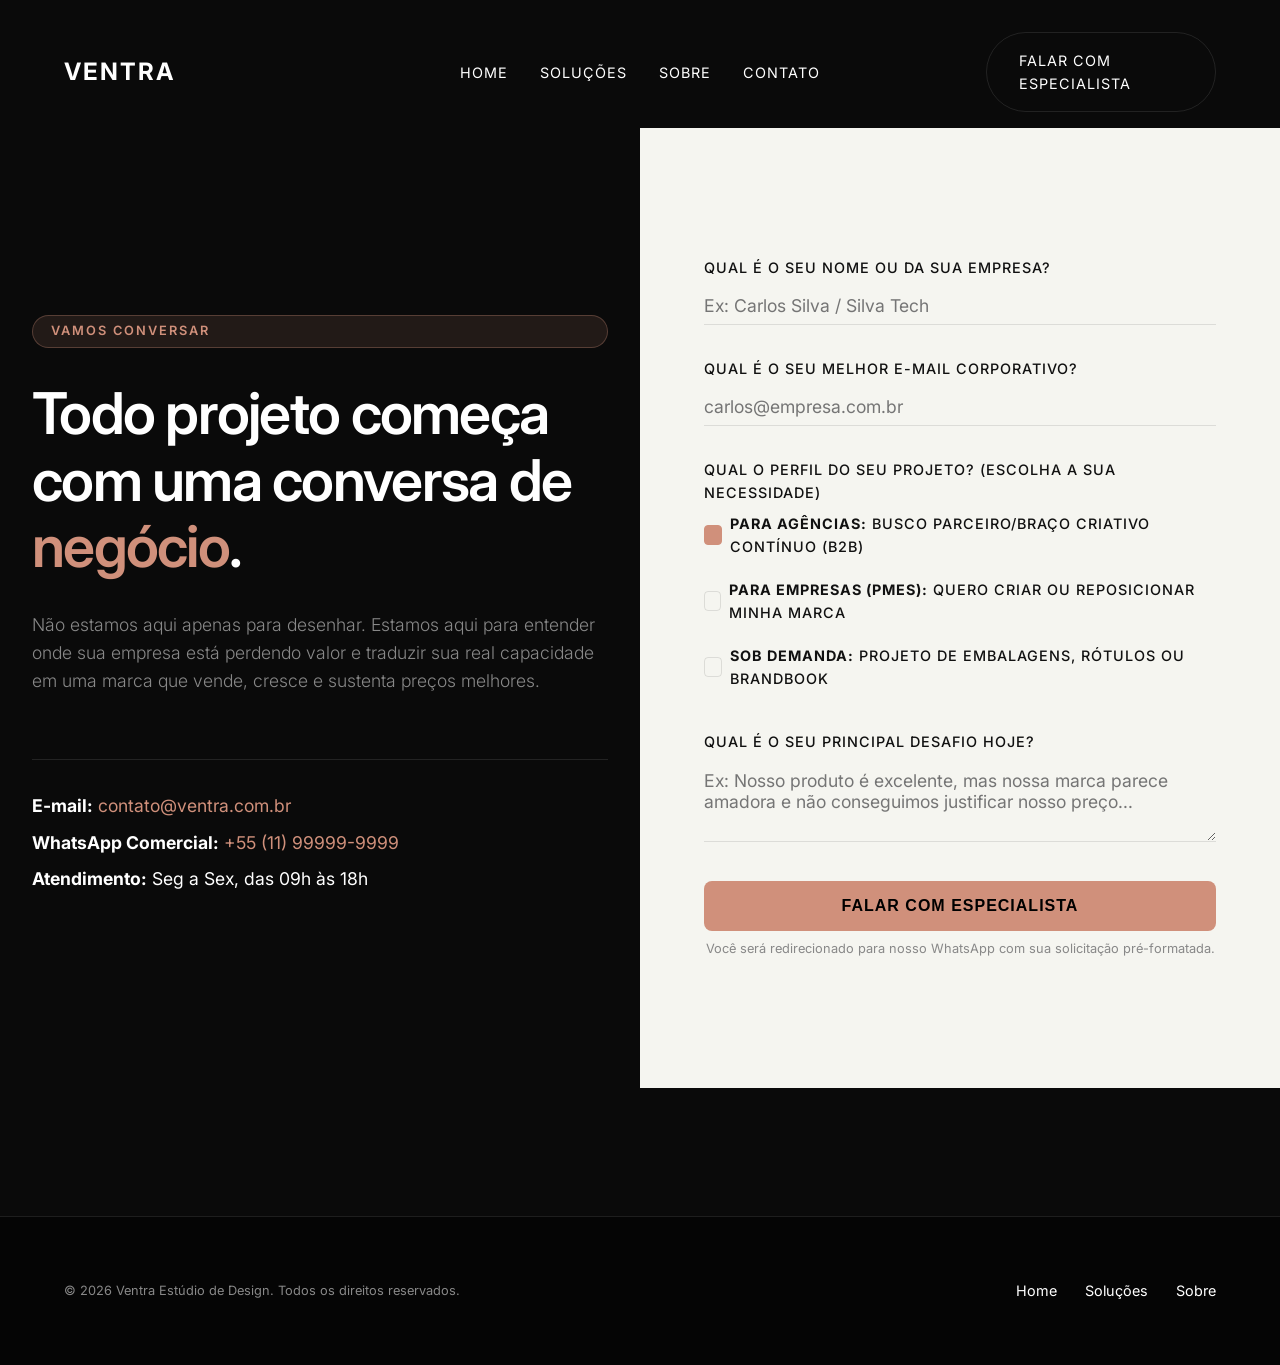
==== contato.html @ 0f70ac62 "Movendo os arquivos do site para a raiz" ====
<!DOCTYPE html>
<html lang="pt-BR">
<head>
    <meta charset="UTF-8">
    <meta name="viewport" content="width=device-width, initial-scale=1.0">
    <title>Contato & Triagem | Ventra Estúdio de Design for Business</title>
    <meta name="description" content="Inicie seu projeto com a Ventra. Atendimento consultivo para Agências, Empresas e Projetos Sob Demanda.">
    <link rel="stylesheet" href="styles/main.css">
</head>
<body>

    <!-- Header -->
    <header class="header">
        <div class="container">
            <div class="logo">
                <a href="index.html">Ventra</a>
            </div>
            <button class="menu-toggle">☰</button>
            <nav class="nav">
                <a href="index.html">Home</a>
                <a href="servicos.html">Soluções</a>
                <a href="sobre.html">Sobre</a>
                <a href="contato.html" class="active">Contato</a>
            </nav>
            <div class="header-action">
                <a href="contato.html" class="btn btn-outline">Falar com Especialista</a>
            </div>
        </div>
    </header>

    <!-- Split Screen Contact -->
    <section class="split-screen split-contact">
        <!-- Coluna Esquerda -->
        <div class="col-left anim-fade-up">
            <span class="badge-pill">VAMOS CONVERSAR</span>
            <h1 class="title-hero" style="font-size: clamp(2.2rem, 4.5vw, 3.8rem); margin-bottom: var(--space-md); line-height: 1.15;">Todo projeto começa com uma conversa de <span class="text-accent">negócio</span>.</h1>
            <p class="text-lead" style="font-size: 1.1rem; line-height: 1.6;">Não estamos aqui apenas para desenhar. Estamos aqui para entender onde sua empresa está perdendo valor e traduzir sua real capacidade em uma marca que vende, cresce e sustenta preços melhores.</p>
            
            <div class="contact-info" style="margin-top: var(--space-lg); border-top: 1px solid var(--color-border); padding-top: var(--space-md);">
                <p><strong>E-mail:</strong> <a href="mailto:contato@ventra.com.br" style="color: var(--color-accent);">contato@ventra.com.br</a></p>
                <p><strong>WhatsApp Comercial:</strong> <a href="https://wa.me/5511999999999" target="_blank" style="color: var(--color-accent);">+55 (11) 99999-9999</a></p>
                <p><strong>Atendimento:</strong> Seg a Sex, das 09h às 18h</p>
            </div>
        </div>

        <!-- Coluna Direita (Formulário Qualificado com CTA Falar com Especialista) -->
        <div class="col-right anim-fade-up">
            <form id="contactForm">
                
                <div class="form-group">
                    <label for="name">Qual é o seu nome ou da sua empresa?</label>
                    <input type="text" id="name" class="form-control" required placeholder="Ex: Carlos Silva / Silva Tech">
                </div>

                <div class="form-group">
                    <label for="email">Qual é o seu melhor e-mail corporativo?</label>
                    <input type="email" id="email" class="form-control" required placeholder="carlos@empresa.com.br">
                </div>

                <div class="form-group">
                    <label>Qual o perfil do seu projeto? (Escolha a sua necessidade)</label>
                    <div class="checkbox-group" style="display: flex; flex-direction: column; gap: 0.75rem; margin-top: 0.5rem;">
                        <label class="checkbox-label" style="display: flex; align-items: center; gap: 0.5rem; cursor: pointer;">
                            <input type="radio" name="profile" value="Agência / Gestor (Parceria B2B)" required checked>
                            <span><strong>Para Agências:</strong> Busco parceiro/braço criativo contínuo (B2B)</span>
                        </label>
                        <label class="checkbox-label" style="display: flex; align-items: center; gap: 0.5rem; cursor: pointer;">
                            <input type="radio" name="profile" value="Dono de Empresa (Identidade Visual PME)">
                            <span><strong>Para Empresas (PMEs):</strong> Quero criar ou reposicionar minha marca</span>
                        </label>
                        <label class="checkbox-label" style="display: flex; align-items: center; gap: 0.5rem; cursor: pointer;">
                            <input type="radio" name="profile" value="Sob Demanda (Embalagens / Brandbook)">
                            <span><strong>Sob Demanda:</strong> Projeto de embalagens, rótulos ou brandbook</span>
                        </label>
                    </div>
                </div>

                <div class="form-group" style="margin-top: var(--space-md);">
                    <label for="challenge">Qual é o seu principal desafio hoje?</label>
                    <textarea id="challenge" class="form-control" rows="3" required placeholder="Ex: Nosso produto é excelente, mas nossa marca parece amadora e não conseguimos justificar nosso preço..."></textarea>
                </div>

                <button type="submit" class="btn-submit" style="width: 100%; padding: 1rem; border-radius: 8px; font-weight: 600; cursor: pointer; background-color: var(--color-accent); color: #000; border: none; font-size: 1rem; transition: transform var(--trans-fast);">
                    Falar com Especialista
                </button>
                <p style="font-size: 0.8rem; color: var(--color-text-muted); margin-top: 0.5rem; text-align: center;">Você será redirecionado para nosso WhatsApp com sua solicitação pré-formatada.</p>
            </form>
        </div>
    </section>

    <!-- Footer minimal for contact page -->
    <footer class="footer" style="padding: var(--space-md) 0; border-top: 1px solid var(--color-border);">
        <div class="container" style="display: flex; justify-content: space-between; align-items: center; flex-wrap: wrap; gap: 1rem;">
            <div class="copyright">
                <p>&copy; 2026 Ventra Estúdio de Design. Todos os direitos reservados.</p>
            </div>
            <div>
                <a href="index.html" style="margin-right: 1.5rem; font-size: 0.9rem;">Home</a>
                <a href="servicos.html" style="margin-right: 1.5rem; font-size: 0.9rem;">Soluções</a>
                <a href="sobre.html" style="font-size: 0.9rem;">Sobre</a>
            </div>
        </div>
    </footer>

    <script src="scripts/main.js"></script>
</body>
</html>
---- styles/main.css ----
/* =========================================
   VENTRA - DESIGN SYSTEM & MAIN STYLES
   ========================================= */

@import url('https://fonts.googleapis.com/css2?family=EB+Garamond:ital,wght@0,400;0,500;1,400;1,500&family=Inter:wght@300;400;500;600;700&display=swap');

:root {
  /* Colors */
  --color-bg-dark: #0a0a0a;
  --color-bg-light: #f5f5f0;
  --color-text-light: #ffffff;
  --color-text-dark: #111111;
  --color-text-muted: #888888;
  --color-accent: #d0907b; /* Sophisticated terracotta/gold accent */
  --color-border: rgba(255, 255, 255, 0.1);
  --color-border-dark: rgba(0, 0, 0, 0.1);

  /* Typography */
  --font-sans: 'Inter', -apple-system, sans-serif;
  --font-serif: 'EB Garamond', serif;

  /* Spacing */
  --space-xs: 0.5rem;
  --space-sm: 1rem;
  --space-md: 2rem;
  --space-lg: 4rem;
  --space-xl: 8rem;

  /* Transitions */
  --trans-fast: 0.3s ease;
  --trans-slow: 0.6s cubic-bezier(0.25, 1, 0.5, 1);
}

/* =========================================
   RESET & BASE
   ========================================= */
* {
  margin: 0;
  padding: 0;
  box-sizing: border-box;
}

html {
  scroll-behavior: smooth;
  font-size: 16px;
}

body {
  font-family: var(--font-sans);
  background-color: var(--color-bg-dark);
  color: var(--color-text-light);
  line-height: 1.6;
  overflow-x: hidden;
  -webkit-font-smoothing: antialiased;
}

a {
  text-decoration: none;
  color: inherit;
  transition: color var(--trans-fast);
}

a:hover {
  color: var(--color-accent);
}

ul {
  list-style: none;
}

img, video {
  max-width: 100%;
  height: auto;
  display: block;
}

/* =========================================
   TYPOGRAPHY
   ========================================= */
h1, h2, h3, h4, h5, h6 {
  line-height: 1.1;
  font-weight: 500;
  margin-bottom: var(--space-sm);
}

.title-hero {
  font-size: clamp(3rem, 6vw, 6rem);
  letter-spacing: -0.03em;
  font-weight: 600;
}

.title-section {
  font-size: clamp(2rem, 4vw, 4rem);
  letter-spacing: -0.02em;
}

.tagline {
  font-family: var(--font-serif);
  font-style: italic;
  font-size: 1.2rem;
  color: var(--color-accent);
  display: block;
  margin-bottom: var(--space-sm);
  text-transform: uppercase;
  letter-spacing: 2px;
}

.text-lead {
  font-size: clamp(1.1rem, 2vw, 1.5rem);
  font-weight: 300;
  color: var(--color-text-muted);
  max-width: 800px;
}

/* =========================================
   LAYOUT
   ========================================= */
.container {
  width: 90%;
  max-width: 1400px;
  margin: 0 auto;
}

section {
  padding: var(--space-xl) 0;
}

.split-screen {
  display: grid;
  grid-template-columns: 1fr 1fr;
  min-height: 100vh;
}

@media (max-width: 992px) {
  .split-screen {
    grid-template-columns: 1fr;
  }
}

/* =========================================
   HEADER & NAVIGATION
   ========================================= */
.header {
  position: fixed;
  top: 0;
  left: 0;
  width: 100%;
  padding: var(--space-md) 0;
  z-index: 1000;
  transition: background-color var(--trans-fast), padding var(--trans-fast);
  background-color: transparent;
}

.header.scrolled {
  background-color: rgba(10, 10, 10, 0.95);
  backdrop-filter: blur(10px);
  padding: var(--space-sm) 0;
  border-bottom: 1px solid var(--color-border);
}

.header .container {
  display: flex;
  justify-content: space-between;
  align-items: center;
}

.logo {
  font-size: 1.5rem;
  font-weight: 700;
  letter-spacing: 2px;
  text-transform: uppercase;
  width: 20%;
}

.nav {
  display: flex;
  gap: var(--space-md);
  width: 60%;
  justify-content: center;
}

.nav a {
  font-size: 0.9rem;
  text-transform: uppercase;
  letter-spacing: 1px;
}

.header-action {
  width: 20%;
  display: flex;
  justify-content: flex-end;
}

.btn {
  display: inline-block;
  padding: 1rem 2rem;
  font-size: 0.9rem;
  text-transform: uppercase;
  letter-spacing: 1px;
  border-radius: 50px;
  cursor: pointer;
  transition: all var(--trans-fast);
  border: 1px solid transparent;
}

.btn-outline {
  border: 1px solid var(--color-border);
  background: transparent;
  color: var(--color-text-light);
}

.btn-outline:hover {
  background: var(--color-text-light);
  color: var(--color-bg-dark);
}

.btn-solid {
  background: var(--color-text-light);
  color: var(--color-bg-dark);
}

.btn-solid:hover {
  background: var(--color-accent);
  color: var(--color-bg-dark);
}

/* Mobile Menu */
.menu-toggle {
  display: none;
  background: none;
  border: none;
  color: white;
  font-size: 1.5rem;
  cursor: pointer;
}

@media (max-width: 992px) {
  .nav {
    display: none;
    position: absolute;
    top: 100%;
    left: 0;
    width: 100%;
    background: var(--color-bg-dark);
    flex-direction: column;
    padding: var(--space-md);
    text-align: center;
    border-bottom: 1px solid var(--color-border);
  }
  
  .nav.active {
    display: flex;
  }

  .header-action {
    display: none;
  }
  
  .menu-toggle {
    display: block;
  }
  
  .logo {
    width: auto;
  }
}

/* =========================================
   HERO SECTIONS
   ========================================= */
.hero {
  min-height: 100vh;
  display: flex;
  align-items: center;
  justify-content: center;
  text-align: center;
  padding-top: var(--space-xl);
  position: relative;
}

.hero-content {
  max-width: 1000px;
  z-index: 2;
  display: flex;
  flex-direction: column;
  align-items: center;
}

.hero .text-lead {
  margin: var(--space-md) auto;
}

.hero-bg {
  position: absolute;
  top: 0;
  left: 0;
  width: 100%;
  height: 100%;
  z-index: 1;
  background: radial-gradient(circle at center, rgba(208, 144, 123, 0.1) 0%, rgba(10, 10, 10, 1) 70%);
}

/* =========================================
   STATS BAR
   ========================================= */
.stats-bar {
  background-color: var(--color-bg-light);
  color: var(--color-text-dark);
  padding: var(--space-md) 0;
}

.stats-grid {
  display: grid;
  grid-template-columns: repeat(3, 1fr);
  text-align: center;
}

.stat-item h3 {
  font-size: 3rem;
  margin-bottom: 0;
  font-weight: 300;
}

.stat-item p {
  font-size: 0.9rem;
  text-transform: uppercase;
  letter-spacing: 2px;
  color: var(--color-text-muted);
}

@media (max-width: 768px) {
  .stats-grid {
    grid-template-columns: 1fr;
    gap: var(--space-md);
  }
}

/* =========================================
   MARQUEE
   ========================================= */
.marquee-section {
  padding: var(--space-md) 0;
  border-bottom: 1px solid var(--color-border);
  overflow: hidden;
}

.marquee-section p {
  text-align: center;
  color: var(--color-text-muted);
  margin-bottom: var(--space-md);
}

.marquee-container {
  display: flex;
  width: 200vw;
  animation: marquee 20s linear infinite;
}

.marquee-container img {
  height: 40px;
  margin: 0 var(--space-lg);
  filter: grayscale(100%) brightness(50%);
  opacity: 0.5;
  transition: opacity var(--trans-fast);
}

.marquee-container img:hover {
  opacity: 1;
}

@keyframes marquee {
  0% { transform: translateX(0); }
  100% { transform: translateX(-50%); }
}

/* =========================================
   ABOUT MANIFESTO (HOME)
   ========================================= */
.manifesto-home .container {
  display: grid;
  grid-template-columns: 1fr 1fr;
  gap: var(--space-xl);
  align-items: center;
}

.manifesto-title {
  font-family: var(--font-serif);
  font-style: italic;
  font-size: clamp(2.5rem, 4vw, 4.5rem);
  line-height: 1.1;
}

.manifesto-text {
  font-size: 1.2rem;
  color: var(--color-text-muted);
  margin-bottom: var(--space-md);
}

@media (max-width: 992px) {
  .manifesto-home .container {
    grid-template-columns: 1fr;
    gap: var(--space-md);
  }
}

/* =========================================
   SERVICES ACCORDION
   ========================================= */
.services-list {
  margin-top: var(--space-lg);
}

.service-item {
  border-top: 1px solid var(--color-border);
  padding: var(--space-md) 0;
  display: grid;
  grid-template-columns: 1fr 2fr;
  gap: var(--space-md);
  transition: color var(--trans-fast);
}

.service-item:hover {
  color: var(--color-accent);
}

.service-item h3 {
  font-size: 1.5rem;
}

.service-item p {
  color: var(--color-text-muted);
}

.service-item:last-child {
  border-bottom: 1px solid var(--color-border);
}

@media (max-width: 768px) {
  .service-item {
    grid-template-columns: 1fr;
  }
}

/* =========================================
   PROCESS (4 COLUMNS)
   ========================================= */
.process-grid {
  display: grid;
  grid-template-columns: repeat(4, 1fr);
  gap: var(--space-md);
  margin-top: var(--space-lg);
}

.process-step {
  padding-top: var(--space-sm);
  border-top: 2px solid var(--color-border);
}

.process-step:hover {
  border-top-color: var(--color-accent);
}

.process-step h4 {
  font-size: 1.2rem;
  margin-bottom: var(--space-sm);
}

.process-step p {
  color: var(--color-text-muted);
  font-size: 0.95rem;
}

@media (max-width: 992px) {
  .process-grid {
    grid-template-columns: repeat(2, 1fr);
  }
}
@media (max-width: 576px) {
  .process-grid {
    grid-template-columns: 1fr;
  }
}

/* =========================================
   CASES MASONRY
   ========================================= */
.cases-grid {
  display: grid;
  grid-template-columns: repeat(2, 1fr);
  gap: var(--space-sm);
  margin-top: var(--space-lg);
}

.case-item {
  position: relative;
  overflow: hidden;
  aspect-ratio: 4/3;
  background-color: #1a1a1a;
  display: flex;
  align-items: center;
  justify-content: center;
}

.case-item:first-child {
  grid-column: span 2;
  aspect-ratio: 21/9;
}

.case-image {
  width: 100%;
  height: 100%;
  object-fit: cover;
  transition: transform var(--trans-slow);
  opacity: 0.8;
}

.case-item:hover .case-image {
  transform: scale(1.05);
  opacity: 0.4;
}

.case-info {
  position: absolute;
  bottom: var(--space-md);
  left: var(--space-md);
  opacity: 0;
  transform: translateY(20px);
  transition: all var(--trans-fast);
}

.case-item:hover .case-info {
  opacity: 1;
  transform: translateY(0);
}

.case-category {
  font-family: var(--font-serif);
  font-style: italic;
  color: var(--color-accent);
}

.case-title {
  font-size: 2rem;
}

@media (max-width: 768px) {
  .cases-grid {
    grid-template-columns: 1fr;
  }
  .case-item:first-child {
    grid-column: 1;
    aspect-ratio: 4/3;
  }
}

/* =========================================
   FOOTER
   ========================================= */
.footer {
  background-color: #050505;
  padding-top: var(--space-xl);
  border-top: 1px solid var(--color-border);
}

.footer-hero {
  text-align: center;
  margin-bottom: var(--space-xl);
}

.footer-hero h2 {
  font-size: clamp(3rem, 6vw, 6rem);
  margin-bottom: var(--space-md);
}

.footer-bottom {
  display: grid;
  grid-template-columns: repeat(4, 1fr);
  gap: var(--space-md);
  padding-bottom: var(--space-lg);
  border-bottom: 1px solid var(--color-border);
}

.footer-col h5 {
  color: var(--color-text-muted);
  text-transform: uppercase;
  letter-spacing: 2px;
  font-size: 0.8rem;
  margin-bottom: var(--space-sm);
}

.footer-col ul li {
  margin-bottom: 0.5rem;
}

.footer-col p {
  color: var(--color-text-muted);
  font-size: 0.9rem;
}

.copyright {
  text-align: center;
  padding: var(--space-md) 0;
  color: var(--color-text-muted);
  font-size: 0.8rem;
}

@media (max-width: 768px) {
  .footer-bottom {
    grid-template-columns: 1fr 1fr;
  }
}

/* =========================================
   PAGE: SOBRE
   ========================================= */
.hero-invert {
  display: grid;
  grid-template-columns: 40% 60%;
  min-height: 100vh;
}

.hero-invert-text {
  padding: var(--space-xl) var(--space-md);
  display: flex;
  flex-direction: column;
  justify-content: center;
}

.hero-invert-video {
  background-color: #1a1a1a;
  position: relative;
  overflow: hidden;
}

.hero-invert-video video {
  position: absolute;
  top: 50%;
  left: 50%;
  min-width: 100%;
  min-height: 100%;
  width: auto;
  height: auto;
  transform: translateX(-50%) translateY(-50%);
  opacity: 0.6;
}

.manifesto-editorial {
  max-width: 800px;
  margin: 0 auto;
  text-align: center;
}

.manifesto-editorial h2 {
  font-family: var(--font-serif);
  font-style: italic;
  font-size: clamp(2rem, 4vw, 4rem);
  margin-bottom: var(--space-lg);
}

.manifesto-editorial p {
  font-size: 1.2rem;
  color: var(--color-text-muted);
  margin-bottom: var(--space-md);
  text-align: justify;
}

.manifesto-editorial p:first-of-type::first-letter {
  font-size: 4rem;
  float: left;
  line-height: 1;
  padding-right: 0.5rem;
  color: var(--color-accent);
  font-family: var(--font-serif);
}

/* Z-Pattern */
.z-pattern-item {
  display: grid;
  grid-template-columns: 1fr 1fr;
  gap: var(--space-xl);
  align-items: center;
  margin-bottom: var(--space-xl);
}

.z-pattern-item:nth-child(even) .z-image {
  order: 2;
}

.z-pattern-item:nth-child(even) .z-text {
  order: 1;
}

.z-image {
  aspect-ratio: 4/5;
  background-color: #1a1a1a;
}

.z-image img {
  width: 100%;
  height: 100%;
  object-fit: cover;
  opacity: 0.7;
}

@media (max-width: 992px) {
  .hero-invert, .z-pattern-item {
    grid-template-columns: 1fr;
  }
  .hero-invert-video {
    min-height: 50vh;
  }
  .z-pattern-item:nth-child(even) .z-image,
  .z-pattern-item:nth-child(even) .z-text {
    order: unset;
  }
}

/* =========================================
   PAGE: SERVICOS (ESTRUTURA TABS INSPIRADA NA BOUNCE)
   ========================================= */
.hero-solutions {
  text-align: center;
  padding: 18vh 0 6vh;
}

.text-accent {
  color: var(--color-accent);
}

.badge-pill {
  display: inline-block;
  padding: 0.35rem 1.1rem;
  border-radius: 50px;
  background: rgba(208, 144, 123, 0.12);
  border: 1px solid rgba(208, 144, 123, 0.3);
  color: var(--color-accent);
  font-size: 0.8rem;
  letter-spacing: 2px;
  font-weight: 600;
  margin-bottom: var(--space-md);
  text-transform: uppercase;
}

.solutions-tabs-section {
  padding-top: var(--space-md);
  padding-bottom: var(--space-xl);
}

/* Tabs Cards Selector Grid */
.tabs-cards-grid {
  display: grid;
  grid-template-columns: repeat(3, 1fr);
  gap: var(--space-md);
  margin-bottom: var(--space-xl);
}

.tab-card-btn {
  background: rgba(255, 255, 255, 0.03);
  border: 1px solid rgba(255, 255, 255, 0.08);
  border-radius: 16px;
  padding: var(--space-md);
  cursor: pointer;
  transition: all var(--trans-fast);
  position: relative;
  display: flex;
  flex-direction: column;
  justify-content: flex-start;
  opacity: 0.7;
}

.tab-card-btn:hover {
  opacity: 0.95;
  background: rgba(255, 255, 255, 0.05);
  border-color: rgba(208, 144, 123, 0.35);
  transform: translateY(-3px);
}

.tab-card-btn.active {
  opacity: 1;
  background: rgba(255, 255, 255, 0.07);
  border-color: var(--color-accent);
  box-shadow: 0 12px 30px rgba(0, 0, 0, 0.5), 0 0 20px rgba(208, 144, 123, 0.15);
}

.tab-card-header {
  display: flex;
  justify-content: space-between;
  align-items: center;
  margin-bottom: var(--space-sm);
}

.tab-indicator {
  width: 36px;
  height: 36px;
  border-radius: 50%;
  background: rgba(255, 255, 255, 0.05);
  border: 1px solid rgba(255, 255, 255, 0.1);
  display: flex;
  align-items: center;
  justify-content: center;
  transition: all var(--trans-fast);
}

.tab-indicator svg {
  width: 16px;
  height: 16px;
  stroke: var(--color-text-muted);
  transition: transform var(--trans-fast), stroke var(--trans-fast);
}

.tab-card-btn.active .tab-indicator {
  background: var(--color-accent);
  border-color: var(--color-accent);
}

.tab-card-btn.active .tab-indicator svg {
  stroke: #ffffff;
  transform: rotate(180deg);
}

.tab-badge {
  font-size: 0.75rem;
  letter-spacing: 1px;
  text-transform: uppercase;
  color: var(--color-text-muted);
  font-weight: 500;
}

.tab-card-btn.active .tab-badge {
  color: var(--color-accent);
}

.tab-card-title {
  font-size: 1.35rem;
  font-weight: 600;
  margin-bottom: 0.5rem;
  color: var(--color-text-light);
}

.tab-card-desc {
  font-size: 0.9rem;
  line-height: 1.5;
  color: var(--color-text-muted);
  margin-bottom: 0;
}

/* Tabs Content Panels */
.tabs-content-wrapper {
  position: relative;
}

.tab-content-panel {
  display: none;
  animation: fadeInPanel 0.4s cubic-bezier(0.25, 1, 0.5, 1) forwards;
}

.tab-content-panel.active {
  display: block;
}

@keyframes fadeInPanel {
  from {
    opacity: 0;
    transform: translateY(15px);
  }
  to {
    opacity: 1;
    transform: translateY(0);
  }
}

.tab-split-grid {
  display: grid;
  grid-template-columns: 1.15fr 0.85fr;
  gap: var(--space-xl);
  align-items: center;
  background: rgba(255, 255, 255, 0.02);
  border: 1px solid rgba(255, 255, 255, 0.06);
  border-radius: 24px;
  padding: var(--space-xl) var(--space-lg);
  margin-bottom: var(--space-xl);
}

.title-tab {
  font-size: clamp(2rem, 3.2vw, 3.2rem);
  line-height: 1.15;
  margin-bottom: var(--space-md);
}

.tab-description {
  font-size: 1.1rem;
  color: var(--color-text-muted);
  line-height: 1.7;
  margin-bottom: var(--space-lg);
}

/* Bullets Grid (2 colunas) */
.entregaveis-grid {
  display: grid;
  grid-template-columns: 1fr 1fr;
  gap: var(--space-md);
  margin-bottom: var(--space-xl);
}

.bullet-list li {
  position: relative;
  padding-left: 1.5rem;
  margin-bottom: 1.1rem;
  font-size: 0.95rem;
  color: rgba(255, 255, 255, 0.85);
  line-height: 1.5;
}

.bullet-list strong {
  color: #ffffff;
  display: inline;
}

.bullet-dot {
  position: absolute;
  left: 0;
  top: 0.45rem;
  width: 7px;
  height: 7px;
  border-radius: 50%;
  background-color: var(--color-accent);
  box-shadow: 0 0 8px var(--color-accent);
}

.tab-actions {
  display: flex;
  align-items: center;
  gap: var(--space-md);
  flex-wrap: wrap;
}

.action-note {
  font-size: 0.85rem;
  color: var(--color-text-muted);
}

/* Media Showcase Card */
.media-card-showcase {
  position: relative;
  border-radius: 20px;
  overflow: hidden;
  border: 1px solid rgba(255, 255, 255, 0.1);
  background: #121212;
  box-shadow: 0 20px 40px rgba(0, 0, 0, 0.6);
}

.media-card-showcase img {
  width: 100%;
  aspect-ratio: 4/3;
  object-fit: cover;
  transition: transform var(--trans-slow);
}

.media-card-showcase:hover img {
  transform: scale(1.03);
}

.media-badge {
  position: absolute;
  top: 1rem;
  right: 1rem;
  background: rgba(10, 10, 10, 0.85);
  backdrop-filter: blur(10px);
  border: 1px solid rgba(255, 255, 255, 0.15);
  padding: 0.35rem 0.9rem;
  border-radius: 30px;
  font-size: 0.75rem;
  color: var(--color-accent);
  letter-spacing: 1px;
  text-transform: uppercase;
  font-weight: 600;
  z-index: 2;
}

.media-caption {
  padding: var(--space-md);
  background: linear-gradient(to top, rgba(10, 10, 10, 0.95), rgba(10, 10, 10, 0.6));
  position: absolute;
  bottom: 0;
  left: 0;
  right: 0;
}

.media-caption h4 {
  font-size: 1.15rem;
  margin-bottom: 0.3rem;
  color: #ffffff;
}

.media-caption p {
  font-size: 0.85rem;
  color: var(--color-text-muted);
  margin-bottom: 0;
}

/* Cases Preview Filtrados */
.tab-cases-preview {
  margin-top: var(--space-xl);
}

.cases-header {
  margin-bottom: var(--space-md);
}

.cases-tag {
  font-size: 0.8rem;
  text-transform: uppercase;
  letter-spacing: 2px;
  color: var(--color-accent);
  display: block;
  margin-bottom: 0.3rem;
}

.cases-header h3 {
  font-size: 1.8rem;
}

.tab-cases-grid {
  display: grid;
  grid-template-columns: repeat(3, 1fr);
  gap: var(--space-md);
}

.case-card-compact {
  border-radius: 16px;
  overflow: hidden;
  background: rgba(255, 255, 255, 0.02);
  border: 1px solid rgba(255, 255, 255, 0.08);
  transition: transform var(--trans-fast), border-color var(--trans-fast);
}

.case-card-compact:hover {
  transform: translateY(-5px);
  border-color: rgba(208, 144, 123, 0.4);
}

.case-card-compact img {
  width: 100%;
  aspect-ratio: 16/10;
  object-fit: cover;
}

.case-card-meta {
  padding: var(--space-sm) var(--space-md);
}

.case-category {
  font-size: 0.75rem;
  color: var(--color-accent);
  text-transform: uppercase;
  letter-spacing: 1px;
}

.case-card-meta h4 {
  font-size: 1.1rem;
  margin-top: 0.2rem;
  margin-bottom: 0;
}

/* Banner de Convicção */
.conviction-banner {
  background: linear-gradient(180deg, rgba(208, 144, 123, 0.06) 0%, rgba(10, 10, 10, 0) 100%);
  border-top: 1px solid rgba(255, 255, 255, 0.06);
  border-bottom: 1px solid rgba(255, 255, 255, 0.06);
  padding: var(--space-xl) 0;
}

/* Responsividade */
@media (max-width: 992px) {
  .tabs-cards-grid {
    grid-template-columns: 1fr;
    gap: var(--space-sm);
  }
  .tab-split-grid {
    grid-template-columns: 1fr;
    padding: var(--space-md);
    gap: var(--space-lg);
  }
  .entregaveis-grid {
    grid-template-columns: 1fr;
    gap: 0;
  }
  .tab-cases-grid {
    grid-template-columns: 1fr;
  }
}

/* =========================================
   PAGE: CONTATO
   ========================================= */
.split-contact .col-left {
  background-color: var(--color-bg-dark);
  color: var(--color-text-light);
  padding: var(--space-xl) var(--space-md);
  display: flex;
  flex-direction: column;
  justify-content: center;
}

.split-contact .col-right {
  background-color: var(--color-bg-light);
  color: var(--color-text-dark);
  padding: var(--space-xl) 10%;
  display: flex;
  flex-direction: column;
  justify-content: center;
}

.contact-info {
  margin-top: var(--space-md);
}

.contact-info p {
  font-size: 1.1rem;
  margin-bottom: 0.5rem;
}

/* Form Styles */
.form-group {
  margin-bottom: var(--space-md);
}

.form-group label {
  display: block;
  font-weight: 500;
  margin-bottom: var(--space-xs);
  font-size: 0.9rem;
  text-transform: uppercase;
  letter-spacing: 1px;
}

.form-control {
  width: 100%;
  background: transparent;
  border: none;
  border-bottom: 1px solid var(--color-border-dark);
  padding: 0.5rem 0;
  font-size: 1.1rem;
  font-family: var(--font-sans);
  outline: none;
  transition: border-color var(--trans-fast);
}

.form-control:focus {
  border-bottom-color: var(--color-accent);
}

textarea.form-control {
  resize: vertical;
  min-height: 60px;
}

.checkbox-group {
  display: flex;
  flex-direction: column;
  gap: 0.5rem;
}

.checkbox-label {
  display: flex;
  align-items: center;
  gap: 10px;
  cursor: pointer;
  font-size: 1rem;
}

.checkbox-label input {
  appearance: none;
  width: 20px;
  height: 20px;
  border: 1px solid var(--color-border-dark);
  border-radius: 4px;
  outline: none;
  cursor: pointer;
  position: relative;
}

.checkbox-label input:checked {
  background-color: var(--color-accent);
  border-color: var(--color-accent);
}

.btn-submit {
  width: 100%;
  background: var(--color-bg-dark);
  color: var(--color-text-light);
  padding: 1.2rem;
  border: none;
  font-size: 1rem;
  text-transform: uppercase;
  letter-spacing: 1px;
  cursor: pointer;
  transition: background var(--trans-fast);
}

.btn-submit:hover {
  background: var(--color-accent);
}

.anim-fade-up {
  opacity: 0;
  transform: translateY(30px);
  transition: all var(--trans-slow);
}

.anim-fade-up.visible {
  opacity: 1;
  transform: translateY(0);
}

/* =========================================
   WIREFRAME DARK DESIGN SYSTEM (SEM FOTOS)
   ========================================= */
.wireframe-slot {
  width: 100%;
  min-height: 260px;
  background: #0f1013;
  background-image: 
    linear-gradient(rgba(255, 255, 255, 0.03) 1px, transparent 1px),
    linear-gradient(90deg, rgba(255, 255, 255, 0.03) 1px, transparent 1px);
  background-size: 24px 24px;
  border: 1px dashed rgba(255, 255, 255, 0.18);
  border-radius: 16px;
  padding: var(--space-md);
  display: flex;
  flex-direction: column;
  justify-content: center;
  align-items: center;
  text-align: center;
  position: relative;
  overflow: hidden;
  transition: border-color var(--trans-fast), background-color var(--trans-fast);
}

.wireframe-slot:hover {
  border-color: rgba(208, 144, 123, 0.45);
  background-color: #131418;
}

.wireframe-slot.aspect-wide {
  aspect-ratio: 21/9;
  min-height: 280px;
}

.wireframe-slot.aspect-card {
  aspect-ratio: 16/10;
  min-height: 240px;
}

.wireframe-slot.aspect-tall {
  aspect-ratio: 4/5;
  min-height: 380px;
}

.wireframe-tag {
  display: inline-flex;
  align-items: center;
  gap: 6px;
  background: rgba(208, 144, 123, 0.12);
  border: 1px solid rgba(208, 144, 123, 0.3);
  color: var(--color-accent);
  padding: 0.25rem 0.8rem;
  border-radius: 30px;
  font-size: 0.72rem;
  letter-spacing: 1.5px;
  text-transform: uppercase;
  font-weight: 600;
  margin-bottom: var(--space-xs);
}

.wireframe-tag svg {
  width: 13px;
  height: 13px;
  stroke: var(--color-accent);
}

.wireframe-title {
  font-size: 1.05rem;
  font-weight: 600;
  color: #ffffff;
  margin-bottom: 0.4rem;
}

.wireframe-desc {
  font-size: 0.85rem;
  color: var(--color-text-muted);
  line-height: 1.5;
  max-width: 85%;
  margin: 0 auto;
}

.wireframe-dimension {
  position: absolute;
  bottom: 0.75rem;
  right: 0.85rem;
  font-family: monospace;
  font-size: 0.68rem;
  color: rgba(255, 255, 255, 0.3);
  letter-spacing: 1px;
}
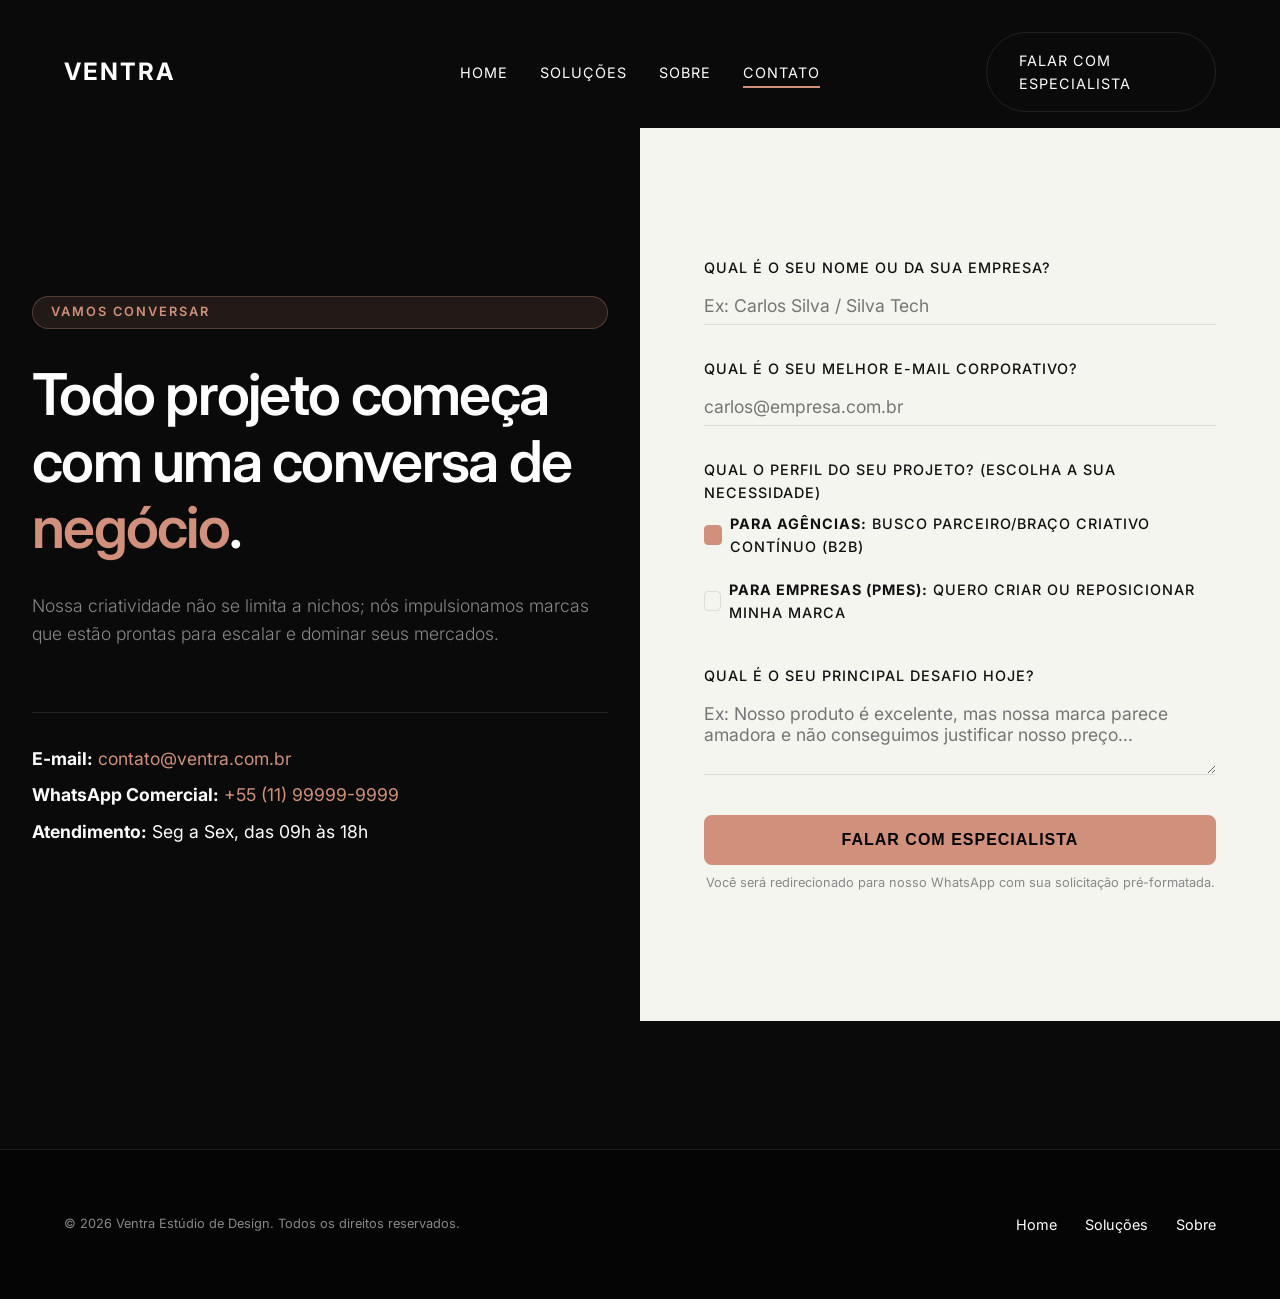
==== commit eccd204a: "feat: Ventra Estúdio project complete with UX/UI overhaul" ====
--- a/contato.html
+++ b/contato.html
@@ -1,12 +1,15 @@
 <!DOCTYPE html>
 <html lang="pt-BR">
+
 <head>
     <meta charset="UTF-8">
     <meta name="viewport" content="width=device-width, initial-scale=1.0">
     <title>Contato & Triagem | Ventra Estúdio de Design for Business</title>
-    <meta name="description" content="Inicie seu projeto com a Ventra. Atendimento consultivo para Agências, Empresas e Projetos Sob Demanda.">
+    <meta name="description"
+        content="Inicie seu projeto com a Ventra. Atendimento consultivo para Agências e Empresas.">
     <link rel="stylesheet" href="styles/main.css">
 </head>
+
 <body>
 
     <!-- Header -->
@@ -33,12 +36,17 @@
         <!-- Coluna Esquerda -->
         <div class="col-left anim-fade-up">
             <span class="badge-pill">VAMOS CONVERSAR</span>
-            <h1 class="title-hero" style="font-size: clamp(2.2rem, 4.5vw, 3.8rem); margin-bottom: var(--space-md); line-height: 1.15;">Todo projeto começa com uma conversa de <span class="text-accent">negócio</span>.</h1>
-            <p class="text-lead" style="font-size: 1.1rem; line-height: 1.6;">Não estamos aqui apenas para desenhar. Estamos aqui para entender onde sua empresa está perdendo valor e traduzir sua real capacidade em uma marca que vende, cresce e sustenta preços melhores.</p>
-            
-            <div class="contact-info" style="margin-top: var(--space-lg); border-top: 1px solid var(--color-border); padding-top: var(--space-md);">
-                <p><strong>E-mail:</strong> <a href="mailto:contato@ventra.com.br" style="color: var(--color-accent);">contato@ventra.com.br</a></p>
-                <p><strong>WhatsApp Comercial:</strong> <a href="https://wa.me/5511999999999" target="_blank" style="color: var(--color-accent);">+55 (11) 99999-9999</a></p>
+            <h1 class="title-hero"
+                style="font-size: clamp(2.2rem, 4.5vw, 3.8rem); margin-bottom: var(--space-md); line-height: 1.15;">Todo
+                projeto começa com uma conversa de <span class="text-accent">negócio</span>.</h1>
+            <p class="text-lead" style="font-size: 1.1rem; line-height: 1.6;">Nossa criatividade não se limita a nichos; nós impulsionamos marcas que estão prontas para escalar e dominar seus mercados.</p>
+
+            <div class="contact-info"
+                style="margin-top: var(--space-lg); border-top: 1px solid var(--color-border); padding-top: var(--space-md);">
+                <p><strong>E-mail:</strong> <a href="mailto:contato@ventra.com.br"
+                        style="color: var(--color-accent);">contato@ventra.com.br</a></p>
+                <p><strong>WhatsApp Comercial:</strong> <a href="https://wa.me/5511999999999" target="_blank"
+                        style="color: var(--color-accent);">+55 (11) 99999-9999</a></p>
                 <p><strong>Atendimento:</strong> Seg a Sex, das 09h às 18h</p>
             </div>
         </div>
@@ -46,10 +54,11 @@
         <!-- Coluna Direita (Formulário Qualificado com CTA Falar com Especialista) -->
         <div class="col-right anim-fade-up">
             <form id="contactForm">
-                
+
                 <div class="form-group">
                     <label for="name">Qual é o seu nome ou da sua empresa?</label>
-                    <input type="text" id="name" class="form-control" required placeholder="Ex: Carlos Silva / Silva Tech">
+                    <input type="text" id="name" class="form-control" required
+                        placeholder="Ex: Carlos Silva / Silva Tech">
                 </div>
 
                 <div class="form-group">
@@ -59,38 +68,42 @@
 
                 <div class="form-group">
                     <label>Qual o perfil do seu projeto? (Escolha a sua necessidade)</label>
-                    <div class="checkbox-group" style="display: flex; flex-direction: column; gap: 0.75rem; margin-top: 0.5rem;">
-                        <label class="checkbox-label" style="display: flex; align-items: center; gap: 0.5rem; cursor: pointer;">
+                    <div class="checkbox-group"
+                        style="display: flex; flex-direction: column; gap: 0.75rem; margin-top: 0.5rem;">
+                        <label class="checkbox-label"
+                            style="display: flex; align-items: center; gap: 0.5rem; cursor: pointer;">
                             <input type="radio" name="profile" value="Agência / Gestor (Parceria B2B)" required checked>
                             <span><strong>Para Agências:</strong> Busco parceiro/braço criativo contínuo (B2B)</span>
                         </label>
-                        <label class="checkbox-label" style="display: flex; align-items: center; gap: 0.5rem; cursor: pointer;">
+                        <label class="checkbox-label"
+                            style="display: flex; align-items: center; gap: 0.5rem; cursor: pointer;">
                             <input type="radio" name="profile" value="Dono de Empresa (Identidade Visual PME)">
                             <span><strong>Para Empresas (PMEs):</strong> Quero criar ou reposicionar minha marca</span>
                         </label>
-                        <label class="checkbox-label" style="display: flex; align-items: center; gap: 0.5rem; cursor: pointer;">
-                            <input type="radio" name="profile" value="Sob Demanda (Embalagens / Brandbook)">
-                            <span><strong>Sob Demanda:</strong> Projeto de embalagens, rótulos ou brandbook</span>
-                        </label>
+
                     </div>
                 </div>
 
                 <div class="form-group" style="margin-top: var(--space-md);">
                     <label for="challenge">Qual é o seu principal desafio hoje?</label>
-                    <textarea id="challenge" class="form-control" rows="3" required placeholder="Ex: Nosso produto é excelente, mas nossa marca parece amadora e não conseguimos justificar nosso preço..."></textarea>
+                    <textarea id="challenge" class="form-control" rows="3" required
+                        placeholder="Ex: Nosso produto é excelente, mas nossa marca parece amadora e não conseguimos justificar nosso preço..."></textarea>
                 </div>
 
-                <button type="submit" class="btn-submit" style="width: 100%; padding: 1rem; border-radius: 8px; font-weight: 600; cursor: pointer; background-color: var(--color-accent); color: #000; border: none; font-size: 1rem; transition: transform var(--trans-fast);">
+                <button type="submit" class="btn-submit"
+                    style="width: 100%; padding: 1rem; border-radius: 8px; font-weight: 600; cursor: pointer; background-color: var(--color-accent); color: #000; border: none; font-size: 1rem; transition: transform var(--trans-fast);">
                     Falar com Especialista
                 </button>
-                <p style="font-size: 0.8rem; color: var(--color-text-muted); margin-top: 0.5rem; text-align: center;">Você será redirecionado para nosso WhatsApp com sua solicitação pré-formatada.</p>
+                <p style="font-size: 0.8rem; color: var(--color-text-muted); margin-top: 0.5rem; text-align: center;">
+                    Você será redirecionado para nosso WhatsApp com sua solicitação pré-formatada.</p>
             </form>
         </div>
     </section>
 
     <!-- Footer minimal for contact page -->
     <footer class="footer" style="padding: var(--space-md) 0; border-top: 1px solid var(--color-border);">
-        <div class="container" style="display: flex; justify-content: space-between; align-items: center; flex-wrap: wrap; gap: 1rem;">
+        <div class="container"
+            style="display: flex; justify-content: space-between; align-items: center; flex-wrap: wrap; gap: 1rem;">
             <div class="copyright">
                 <p>&copy; 2026 Ventra Estúdio de Design. Todos os direitos reservados.</p>
             </div>
@@ -104,4 +117,5 @@
 
     <script src="scripts/main.js"></script>
 </body>
-</html>
+
+</html>
--- a/styles/main.css
+++ b/styles/main.css
@@ -183,6 +183,23 @@
   font-size: 0.9rem;
   text-transform: uppercase;
   letter-spacing: 1px;
+  position: relative;
+}
+
+.nav a::after {
+  content: '';
+  position: absolute;
+  width: 0;
+  height: 2px;
+  bottom: -4px;
+  left: 0;
+  background-color: var(--color-accent);
+  transition: width var(--trans-fast);
+}
+
+.nav a:hover::after,
+.nav a.active::after {
+  width: 100%;
 }
 
 .header-action {
@@ -749,9 +766,10 @@
 /* Tabs Cards Selector Grid */
 .tabs-cards-grid {
   display: grid;
-  grid-template-columns: repeat(3, 1fr);
+  grid-template-columns: repeat(2, 1fr);
   gap: var(--space-md);
-  margin-bottom: var(--space-xl);
+  margin: 0 auto var(--space-xl);
+  max-width: 900px;
 }
 
 .tab-card-btn {
@@ -772,7 +790,8 @@
   opacity: 0.95;
   background: rgba(255, 255, 255, 0.05);
   border-color: rgba(208, 144, 123, 0.35);
-  transform: translateY(-3px);
+  transform: translateY(-6px);
+  box-shadow: 0 10px 20px rgba(0,0,0,0.2);
 }
 
 .tab-card-btn.active {
@@ -1022,7 +1041,7 @@
 
 .tab-cases-grid {
   display: grid;
-  grid-template-columns: repeat(3, 1fr);
+  grid-template-columns: repeat(2, 1fr);
   gap: var(--space-md);
 }
 
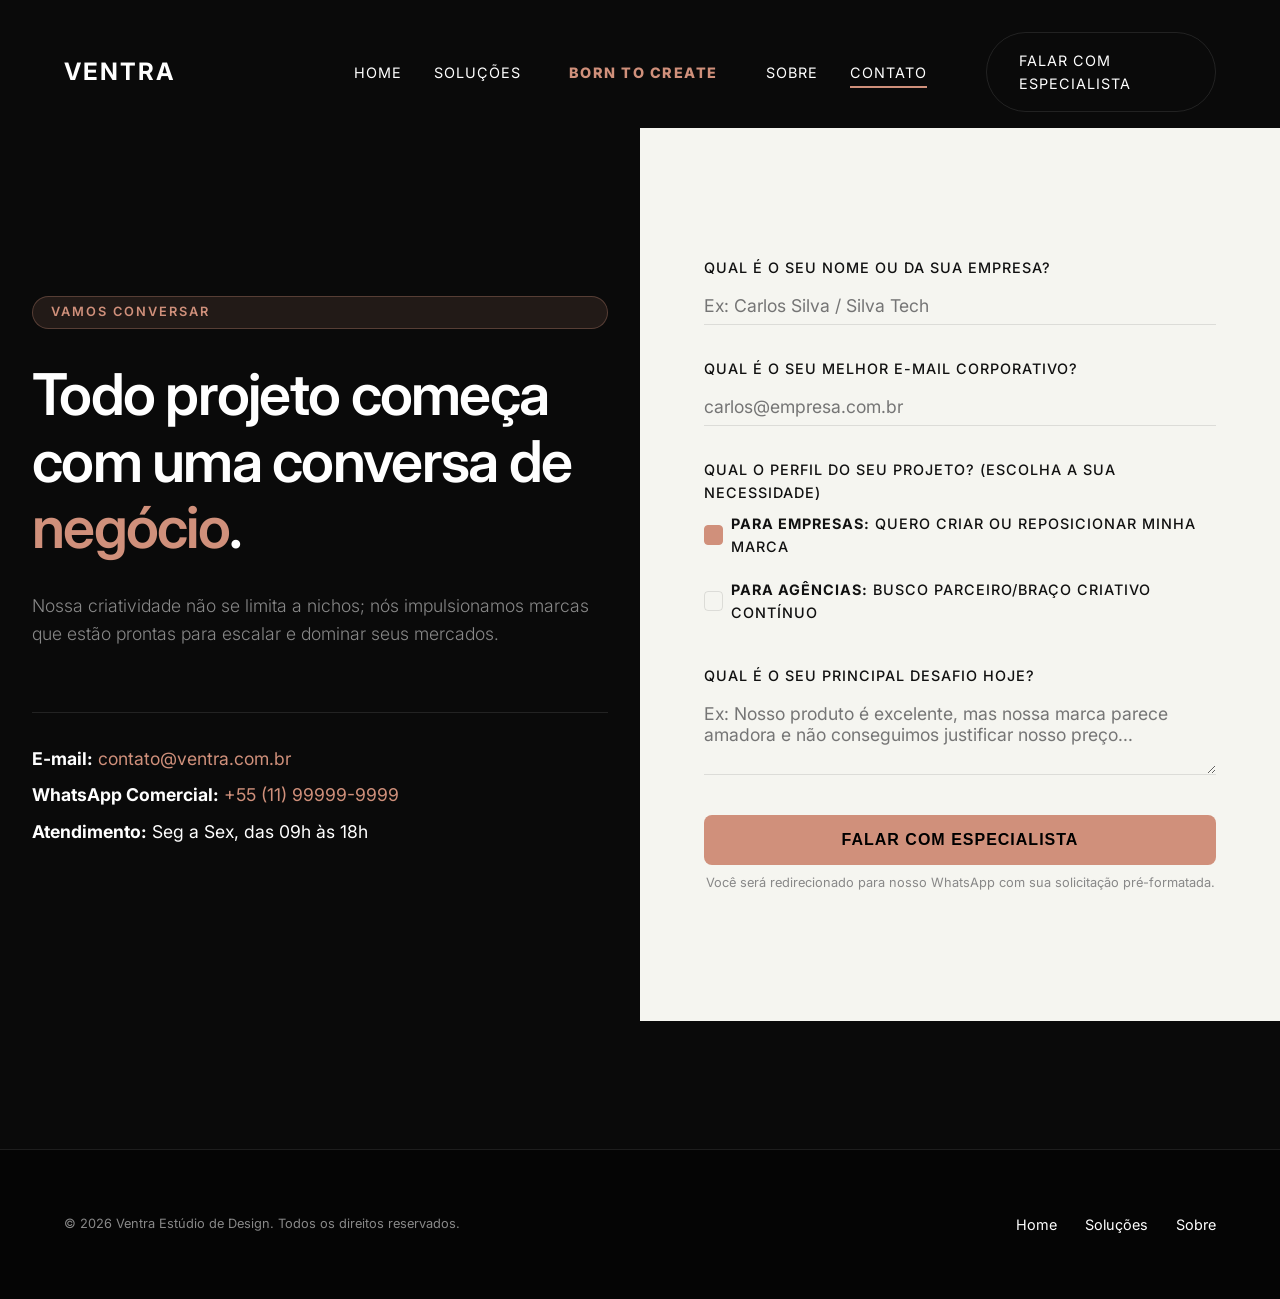
==== commit 4025d681: "feat: atualizacao da estrutura de textos e navbar, inversao de abas, correcoes ortograficas" ====
--- a/contato.html
+++ b/contato.html
@@ -22,6 +22,9 @@
             <nav class="nav">
                 <a href="index.html">Home</a>
                 <a href="servicos.html">Soluções</a>
+                <span class="text-accent"
+                    style="font-weight: 800; letter-spacing: 1.5px; margin: 0 1rem; color: var(--color-accent, #ff4500); text-transform: uppercase; font-size: 0.9rem;">Born
+                    to Create</span>
                 <a href="sobre.html">Sobre</a>
                 <a href="contato.html" class="active">Contato</a>
             </nav>
@@ -72,13 +75,13 @@
                         style="display: flex; flex-direction: column; gap: 0.75rem; margin-top: 0.5rem;">
                         <label class="checkbox-label"
                             style="display: flex; align-items: center; gap: 0.5rem; cursor: pointer;">
-                            <input type="radio" name="profile" value="Agência / Gestor (Parceria B2B)" required checked>
-                            <span><strong>Para Agências:</strong> Busco parceiro/braço criativo contínuo (B2B)</span>
+                            <input type="radio" name="profile" value="Dono de Empresa" required checked>
+                            <span><strong>Para Empresas:</strong> Quero criar ou reposicionar minha marca</span>
                         </label>
                         <label class="checkbox-label"
                             style="display: flex; align-items: center; gap: 0.5rem; cursor: pointer;">
-                            <input type="radio" name="profile" value="Dono de Empresa (Identidade Visual PME)">
-                            <span><strong>Para Empresas (PMEs):</strong> Quero criar ou reposicionar minha marca</span>
+                            <input type="radio" name="profile" value="Agência / Gestor">
+                            <span><strong>Para Agências:</strong> Busco parceiro/braço criativo contínuo</span>
                         </label>
 
                     </div>
